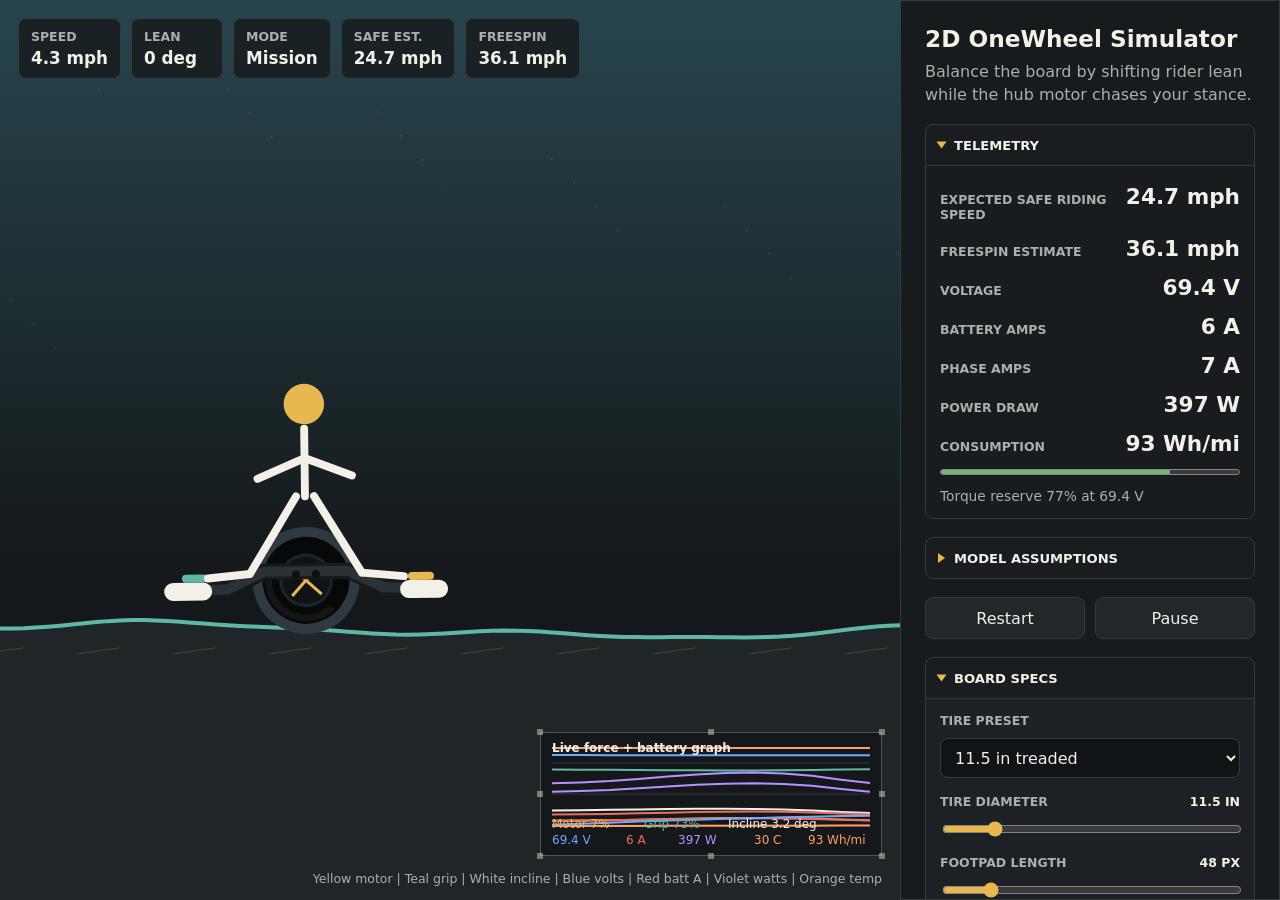
==== app/index.html @ b3411892 "Move playable simulator to app folder" ====
<!doctype html>
<html lang="en">
  <head>
    <meta charset="utf-8">
    <meta name="viewport" content="width=device-width, initial-scale=1">
    <title>2D OneWheel Simulator</title>
    <link rel="stylesheet" href="./styles.css">
  </head>
  <body>
    <main class="app-shell">
      <section class="sim-stage" aria-label="2D OneWheel simulator">
        <canvas id="simCanvas" width="1280" height="720"></canvas>
        <div class="hud">
          <div>
            <span class="label">Speed</span>
            <strong id="speedReadout">0.0 mph</strong>
          </div>
          <div>
            <span class="label">Lean</span>
            <strong id="leanReadout">0 deg</strong>
          </div>
          <div>
            <span class="label">Mode</span>
            <strong id="modeReadout">Mission</strong>
          </div>
          <div>
            <span class="label">Safe Est.</span>
            <strong id="safeSpeedReadout">0.0 mph</strong>
          </div>
          <div>
            <span class="label">Freespin</span>
            <strong id="freespinReadout">0.0 mph</strong>
          </div>
        </div>
      </section>

      <aside class="control-panel" aria-label="Simulator controls">
        <header>
          <h1>2D OneWheel Simulator</h1>
          <p>Balance the board by shifting rider lean while the hub motor chases your stance.</p>
        </header>

        <details class="collapsible" open>
          <summary>Telemetry</summary>
          <section class="estimate-panel" aria-label="Board speed estimate">
            <div>
              <span class="label">Expected Safe Riding Speed</span>
              <strong id="safeSpeedPanel">0.0 mph</strong>
            </div>
            <div>
              <span class="label">Freespin Estimate</span>
              <strong id="freespinPanel">0.0 mph</strong>
            </div>
            <div>
              <span class="label">Voltage</span>
              <strong id="voltagePanel">0.0 V</strong>
            </div>
          <div>
            <span class="label">Battery Amps</span>
            <strong id="ampsPanel">0 A</strong>
          </div>
          <div>
            <span class="label">Phase Amps</span>
            <strong id="phaseAmpsPanel">0 A</strong>
          </div>
            <div>
              <span class="label">Power Draw</span>
              <strong id="wattsPanel">0 W</strong>
            </div>
            <div>
              <span class="label">Consumption</span>
              <strong id="consumptionPanel">0 Wh/mi</strong>
            </div>
            <meter id="reserveMeter" min="0" max="100" value="0"></meter>
            <span id="reserveLabel" class="reserve-label">Torque reserve 0%</span>
          </section>
        </details>

        <details class="collapsible">
          <summary>Model Assumptions</summary>
          <section class="assumption-panel" aria-label="Current model assumptions">
            <p>Current calculations are approximate and intended for comparison, not safety prediction.</p>
            <ul>
              <li>Torque current, power load, thermal load, and duty cycle are simplified rails.</li>
              <li>Battery current and phase current are now separated with approximate conversion.</li>
              <li>Duty cycle approximates voltage headroom from speed, tire size, Kv, and pack voltage.</li>
              <li>Motor temperature uses sustained watts, stator size, and cooling approximation.</li>
              <li>Scrape recovery uses footpad contact geometry and rider lean direction.</li>
            </ul>
          </section>
        </details>

        <div class="control-grid">
          <button id="restartButton" type="button" title="Restart">Restart</button>
          <button id="pauseButton" type="button" title="Pause or resume">Pause</button>
        </div>

        <details class="collapsible" open>
          <summary>Board Specs</summary>
        <section class="spec-section" aria-label="Board specifications">
          <label class="control">
            <span>Tire preset</span>
            <select id="tireSelect">
              <option value="pint-slick">10.5 in slick</option>
              <option value="gt-treaded" selected>11.5 in treaded</option>
              <option value="growler">10.5 in growler</option>
              <option value="trail">12.0 in trail</option>
            </select>
          </label>

          <label class="control">
            <span>Tire diameter <b id="tireDiameterValue">11.5 in</b></span>
            <input id="tireDiameterSlider" type="range" min="9.5" max="22" step="0.1" value="11.5">
          </label>

          <label class="control">
            <span>Footpad length <b id="footpadLengthValue">48 px</b></span>
            <input id="footpadLengthSlider" type="range" min="36" max="120" step="2" value="48">
          </label>

          <label class="control">
            <span>Motor preset</span>
            <select id="motorSelect">
              <option value="stock-750" selected>750 W hub</option>
              <option value="torque-850">850 W torque hub</option>
              <option value="highspeed-900">900 W speed hub</option>
              <option value="vesc-1200">1200 W VESC hub</option>
            </select>
          </label>

          <label class="control">
            <span>Motor Kv <b id="motorKvValue">15.2 rpm/V</b></span>
            <input id="motorKvSlider" type="range" min="10" max="22" step="0.1" value="15.2">
          </label>

          <label class="control">
            <span>Sustained motor watts <b id="motorPowerValue">750 W</b></span>
            <input id="motorPowerSlider" type="range" min="400" max="1800" step="25" value="750">
          </label>

          <label class="control">
            <span>Stator size <b id="statorSizeValue">100%</b></span>
            <input id="statorSizeSlider" type="range" min="60" max="180" step="5" value="100">
          </label>

          <label class="control">
            <span>Motor start temp <b id="motorStartTempValue">30 C</b></span>
            <input id="motorStartTempSlider" type="range" min="0" max="90" step="1" value="30">
          </label>

          <label class="control">
            <span>Motor temp limit <b id="motorTempLimitValue">95 C</b></span>
            <input id="motorTempLimitSlider" type="range" min="60" max="140" step="1" value="95">
          </label>

          <label class="control">
            <span>Battery preset</span>
            <select id="batterySelect">
              <option value="15s2p">15s2p 63 V pack</option>
              <option value="18s2p" selected>18s2p 75.6 V pack</option>
              <option value="20s2p">20s2p 84 V pack</option>
              <option value="20s3p">20s3p 84 V high current</option>
            </select>
          </label>

          <label class="control">
            <span>Battery series <b id="batterySeriesValue">18s</b></span>
            <input id="batterySeriesSlider" type="range" min="12" max="40" step="1" value="18">
          </label>

          <label class="control">
            <span>Pack current <b id="packCurrentValue">40 A</b></span>
            <input id="packCurrentSlider" type="range" min="20" max="110" step="1" value="40">
          </label>

          <label class="control">
            <span>Battery percentage <b id="batteryPercentValue">75%</b></span>
            <input id="batteryPercentSlider" type="range" min="5" max="100" step="1" value="75">
          </label>

          <label class="toggle-control">
            <input id="batteryDrainToggle" type="checkbox" checked>
            <span>Simulate battery drain</span>
          </label>

          <label class="control">
            <span>Drain rate <b id="drainRateValue">20x</b></span>
            <input id="drainRateSlider" type="range" min="1" max="80" step="1" value="20">
          </label>

          <label class="control">
            <span>Rider weight <b id="riderWeightValue">180 lb</b></span>
            <input id="riderWeightSlider" type="range" min="90" max="350" step="5" value="180">
          </label>

          <label class="control">
            <span>Rider height <b id="riderHeightValue">72 in</b></span>
            <input id="riderHeightSlider" type="range" min="48" max="84" step="1" value="72">
          </label>

          <label class="control">
            <span>Incline angle <b id="inclineAngleValue">0 deg</b></span>
            <input id="inclineAngleSlider" type="range" min="-6" max="45" step="0.5" value="0">
          </label>
        </section>
        </details>

        <details class="collapsible" open>
          <summary>Rider And Controls</summary>
          <div class="section-stack">
            <label class="control">
              <span>Rider lean</span>
              <input id="leanSlider" type="range" min="-45" max="45" step="1" value="0">
            </label>

            <fieldset>
              <legend>Lean function</legend>
              <label><input type="radio" name="leanMode" value="default" checked> Default</label>
              <label><input type="radio" name="leanMode" value="balance"> Balance</label>
            </fieldset>
          </div>
        </details>

        <details class="collapsible" open>
          <summary>Fall Limits</summary>
          <section class="amp-panel" aria-label="Rider fall limits">
            <div>
              <span class="label">Requested Amps</span>
              <strong id="requestedAmpsPanel">0 A</strong>
            </div>
            <meter id="requestedAmpsMeter" min="0" max="100" value="0"></meter>
            <span id="requestedAmpsLabel" class="reserve-label">0% of phase current</span>

          <div>
            <span class="label">Power Load</span>
            <strong id="powerLoadPanel">0 / 750 W</strong>
          </div>
          <meter id="powerLoadMeter" min="0" max="100" value="0"></meter>
          <span id="powerLoadLabel" class="reserve-label">0% of sustained rating</span>

            <div>
              <span class="label">Motor Temp</span>
              <strong id="motorTempPanel">30 C</strong>
            </div>
            <meter id="motorTempMeter" min="0" max="100" value="0"></meter>
            <span id="motorTempLabel" class="reserve-label">Ambient to limit</span>

            <div>
              <span class="label">Duty Limit</span>
              <strong id="dutyLimitPanel">0%</strong>
            </div>
            <meter id="dutyLimitMeter" min="0" max="100" value="0"></meter>
            <span id="dutyLimitLabel" class="reserve-label">0% duty cycle</span>
          </section>
        </details>

        <details class="collapsible" open>
          <summary>World And Ride Mode</summary>
          <div class="section-stack">
            <label class="control">
              <span>Motor response</span>
              <input id="motorSlider" type="range" min="35" max="150" step="1" value="88">
            </label>

            <label class="control">
              <span>Terrain roughness</span>
              <input id="terrainSlider" type="range" min="0" max="100" step="1" value="34">
            </label>

            <fieldset>
              <legend>Ride mode</legend>
              <label><input type="radio" name="rideMode" value="Mission" checked> Mission</label>
              <label><input type="radio" name="rideMode" value="Delirium"> Delirium</label>
              <label><input type="radio" name="rideMode" value="Elevated"> Elevated</label>
            </fieldset>
          </div>
        </details>

        <div class="keys" aria-label="Keyboard controls">
          <span><kbd>A</kbd>/<kbd>D</kbd> lean</span>
          <span><kbd>Space</kbd> pause</span>
          <span><kbd>R</kbd> restart</span>
        </div>
      </aside>
    </main>

    <script src="./simulator.js"></script>
  </body>
</html>
---- app/styles.css ----
:root {
  color-scheme: dark;
  --bg: #101213;
  --panel: #191d1f;
  --panel-soft: #22272a;
  --ink: #f3f0e8;
  --muted: #a9b0af;
  --line: #343b3f;
  --accent: #e7b84f;
  --accent-2: #5fb8a5;
  --danger: #ef6b5b;
}

* {
  box-sizing: border-box;
}

html,
body {
  width: 100%;
  min-height: 100%;
  margin: 0;
}

body {
  overflow: hidden;
  background: var(--bg);
  color: var(--ink);
  font-family: Inter, ui-sans-serif, system-ui, -apple-system, BlinkMacSystemFont, "Segoe UI", sans-serif;
}

button,
input,
select {
  font: inherit;
}

.app-shell {
  display: grid;
  grid-template-columns: minmax(0, 1fr) 380px;
  min-height: 100vh;
}

.sim-stage {
  position: relative;
  min-width: 0;
  background:
    linear-gradient(180deg, rgba(37, 73, 82, 0.5) 0%, rgba(16, 18, 19, 0) 58%),
    #111517;
}

.sim-stage::after {
  position: absolute;
  right: 18px;
  bottom: 14px;
  color: var(--muted);
  content: "Yellow motor | Teal grip | White incline | Blue volts | Red batt A | Violet watts | Orange temp";
  font-size: 0.78rem;
  pointer-events: none;
}

canvas {
  display: block;
  width: 100%;
  height: 100vh;
}

.hud {
  position: absolute;
  top: 18px;
  left: 18px;
  display: grid;
  grid-template-columns: repeat(5, minmax(92px, auto));
  gap: 10px;
}

.hud div,
.estimate-panel,
.amp-panel,
.assumption-panel,
.control-panel {
  border: 1px solid var(--line);
  background: rgba(25, 29, 31, 0.88);
  backdrop-filter: blur(12px);
}

.hud div {
  min-height: 58px;
  padding: 10px 12px;
  border-radius: 8px;
}

.label,
.control span {
  display: block;
  color: var(--muted);
  font-size: 0.78rem;
  font-weight: 700;
  letter-spacing: 0;
  text-transform: uppercase;
}

.hud strong {
  display: block;
  margin-top: 4px;
  font-size: 1.05rem;
}

.control-panel {
  display: flex;
  flex-direction: column;
  gap: 18px;
  height: 100vh;
  overflow-y: auto;
  padding: 24px;
}

h1 {
  margin: 0;
  font-size: 1.45rem;
  letter-spacing: 0;
}

p {
  margin: 8px 0 0;
  color: var(--muted);
  line-height: 1.45;
}

.control-grid {
  display: grid;
  grid-template-columns: 1fr 1fr;
  gap: 10px;
}

.collapsible {
  border: 1px solid var(--line);
  border-radius: 8px;
  background: rgba(34, 39, 42, 0.3);
  overflow: clip;
}

.collapsible summary {
  display: flex;
  align-items: center;
  gap: 9px;
  min-height: 40px;
  padding: 0 12px;
  color: var(--ink);
  cursor: pointer;
  font-size: 0.82rem;
  font-weight: 800;
  list-style: none;
  text-transform: uppercase;
  user-select: none;
}

.collapsible summary::-webkit-details-marker {
  display: none;
}

.collapsible summary::before {
  width: 0;
  height: 0;
  border-top: 5px solid transparent;
  border-bottom: 5px solid transparent;
  border-left: 7px solid var(--accent);
  content: "";
  transition: transform 140ms ease;
}

.collapsible[open] summary::before {
  transform: rotate(90deg);
}

.collapsible > section,
.collapsible > .section-stack {
  border: 0;
  border-top: 1px solid var(--line);
  border-radius: 0;
}

.section-stack {
  display: grid;
  gap: 16px;
  padding: 14px;
}

.estimate-panel,
.amp-panel,
.assumption-panel {
  display: grid;
  gap: 10px;
  padding: 14px;
  border-radius: 8px;
}

.estimate-panel strong,
.amp-panel strong {
  display: block;
  margin-top: 4px;
  font-size: 1.35rem;
}

.estimate-panel > div,
.amp-panel > div {
  display: grid;
  grid-template-columns: 1fr auto;
  align-items: baseline;
  gap: 12px;
}

.assumption-panel p,
.assumption-panel ul {
  margin: 0;
  color: var(--muted);
  font-size: 0.88rem;
  line-height: 1.45;
}

.assumption-panel ul {
  padding-left: 18px;
}

.assumption-panel li + li {
  margin-top: 6px;
}

.spec-section {
  display: grid;
  gap: 14px;
  padding: 14px;
  border: 1px solid var(--line);
  border-radius: 8px;
  background: rgba(34, 39, 42, 0.46);
}

.spec-section .control {
  padding-bottom: 2px;
}

button {
  min-height: 42px;
  border: 1px solid var(--line);
  border-radius: 8px;
  background: var(--panel-soft);
  color: var(--ink);
  cursor: pointer;
}

button:hover {
  border-color: var(--accent);
}

.control {
  display: grid;
  gap: 10px;
}

.toggle-control {
  display: flex;
  align-items: center;
  gap: 10px;
  color: var(--ink);
  font-size: 0.92rem;
}

.toggle-control input {
  width: 18px;
  height: 18px;
  accent-color: var(--accent-2);
}

.control b {
  float: right;
  color: var(--ink);
  font-size: 0.78rem;
}

input[type="range"] {
  width: 100%;
  accent-color: var(--accent);
}

select {
  width: 100%;
  min-height: 40px;
  border: 1px solid var(--line);
  border-radius: 8px;
  background: #111416;
  color: var(--ink);
  padding: 0 10px;
}

meter {
  width: 100%;
  height: 12px;
}

.reserve-label {
  color: var(--muted);
  font-size: 0.86rem;
}

fieldset {
  display: grid;
  gap: 10px;
  margin: 0;
  padding: 14px;
  border: 1px solid var(--line);
  border-radius: 8px;
}

legend {
  padding: 0 6px;
  color: var(--muted);
  font-size: 0.78rem;
  font-weight: 700;
  text-transform: uppercase;
}

fieldset label {
  display: flex;
  align-items: center;
  gap: 9px;
}

input[type="radio"] {
  accent-color: var(--accent-2);
}

.keys {
  display: flex;
  flex-wrap: wrap;
  gap: 8px;
  margin-top: auto;
  color: var(--muted);
  font-size: 0.86rem;
}

kbd {
  display: inline-grid;
  place-items: center;
  min-width: 24px;
  min-height: 22px;
  padding: 0 6px;
  border: 1px solid var(--line);
  border-bottom-color: #555f65;
  border-radius: 5px;
  background: #111416;
  color: var(--ink);
  font-size: 0.78rem;
}

@media (max-width: 860px) {
  body {
    overflow: auto;
  }

  .app-shell {
    grid-template-columns: 1fr;
  }

  canvas {
    height: 62vh;
  }

  .control-panel {
    height: auto;
    min-height: auto;
  }

  .hud {
    right: 12px;
    left: 12px;
    grid-template-columns: repeat(5, 1fr);
  }
}

@media (max-width: 520px) {
  .hud {
    top: 10px;
    right: 10px;
    left: 10px;
    grid-template-columns: repeat(2, minmax(0, 1fr));
    gap: 6px;
  }

  .hud div {
    min-height: auto;
    padding: 8px;
  }

  .hud strong {
    font-size: 0.92rem;
  }

  .sim-stage::after {
    right: 10px;
    bottom: 8px;
    max-width: 220px;
    text-align: right;
  }
}
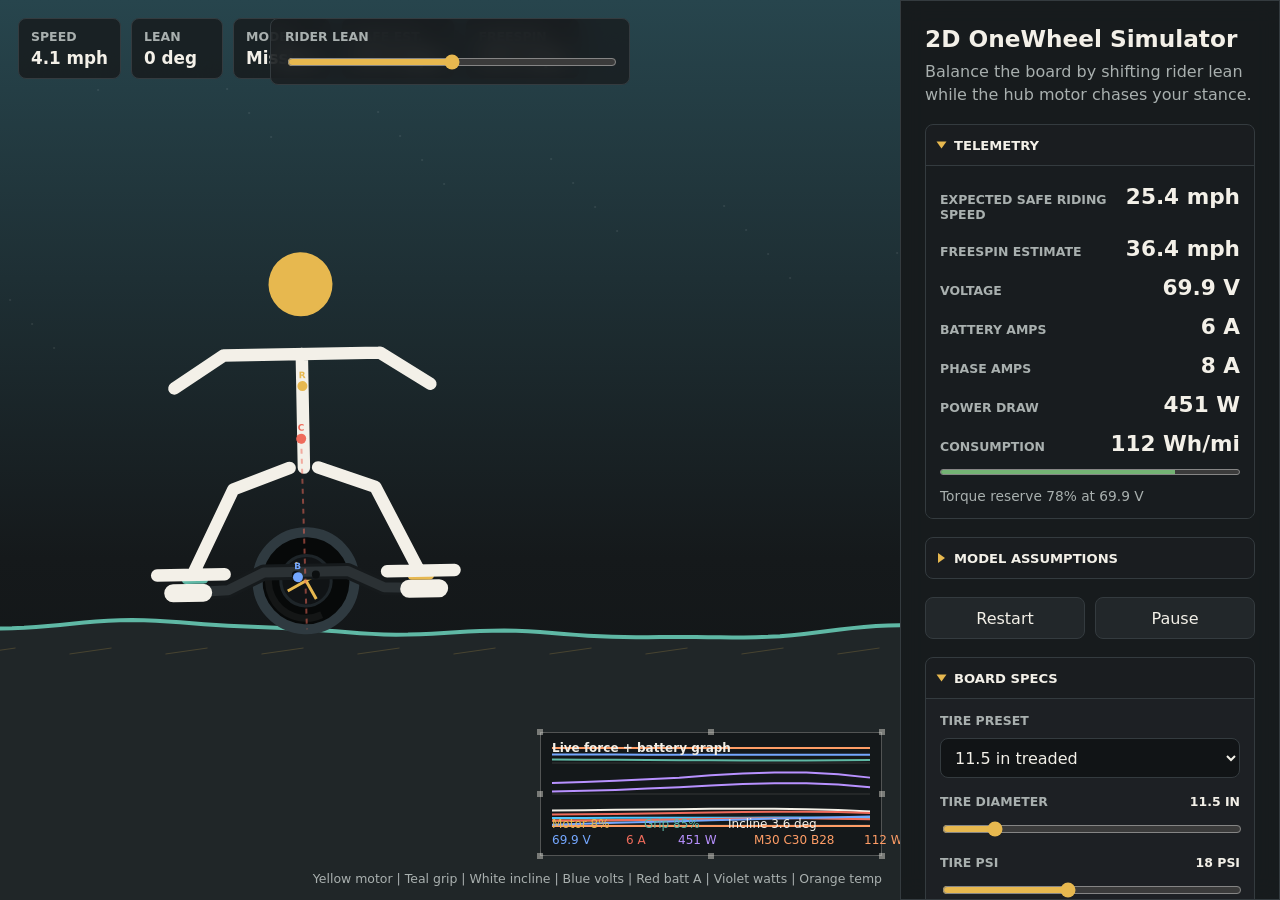
==== commit 26971c50: "Add realism systems foundation" ====
--- a/app/index.html
+++ b/app/index.html
@@ -32,6 +32,12 @@
             <strong id="freespinReadout">0.0 mph</strong>
           </div>
         </div>
+        <div class="viewport-lean-control" aria-label="Rider lean control">
+          <label class="control">
+            <span>Rider lean</span>
+            <input id="leanSlider" type="range" min="-45" max="45" step="1" value="0">
+          </label>
+        </div>
       </section>
 
       <aside class="control-panel" aria-label="Simulator controls">
@@ -84,8 +90,8 @@
               <li>Torque current, power load, thermal load, and duty cycle are simplified rails.</li>
               <li>Battery current and phase current are now separated with approximate conversion.</li>
               <li>Duty cycle approximates voltage headroom from speed, tire size, Kv, and pack voltage.</li>
-              <li>Motor temperature uses sustained watts, stator size, and cooling approximation.</li>
-              <li>Scrape recovery uses footpad contact geometry and rider lean direction.</li>
+              <li>Motor temperature uses estimated copper/iron/overload losses, stator thermal mass, and speed-based cooling.</li>
+              <li>Nose scrape and tail slide only start after footpad contact geometry reaches the ground.</li>
             </ul>
           </section>
         </details>
@@ -114,8 +120,27 @@
           </label>
 
           <label class="control">
+            <span>Tire PSI <b id="tirePsiValue">18 psi</b></span>
+            <input id="tirePsiSlider" type="range" min="6" max="35" step="1" value="18">
+          </label>
+
+          <label class="control">
+            <span>Tire compound</span>
+            <select id="tireCompoundSelect">
+              <option value="soft">Soft grip</option>
+              <option value="medium" selected>Medium</option>
+              <option value="hard">Hard range</option>
+            </select>
+          </label>
+
+          <label class="control">
             <span>Footpad length <b id="footpadLengthValue">48 px</b></span>
             <input id="footpadLengthSlider" type="range" min="36" max="120" step="2" value="48">
+          </label>
+
+          <label class="control">
+            <span>Board height <b id="boardHeightValue">9 px drop</b></span>
+            <input id="boardHeightSlider" type="range" min="-8" max="24" step="1" value="9">
           </label>
 
           <label class="control">
@@ -169,8 +194,33 @@
           </label>
 
           <label class="control">
+            <span>Battery parallel <b id="batteryParallelValue">2p</b></span>
+            <input id="batteryParallelSlider" type="range" min="1" max="8" step="1" value="2">
+          </label>
+
+          <label class="control">
             <span>Pack current <b id="packCurrentValue">40 A</b></span>
             <input id="packCurrentSlider" type="range" min="20" max="110" step="1" value="40">
+          </label>
+
+          <label class="control">
+            <span>Controller phase amps <b id="phaseCurrentValue">104 A</b></span>
+            <input id="phaseCurrentSlider" type="range" min="40" max="320" step="2" value="104">
+          </label>
+
+          <label class="control">
+            <span>Controller duty limit <b id="controllerDutyValue">95%</b></span>
+            <input id="controllerDutySlider" type="range" min="70" max="110" step="1" value="95">
+          </label>
+
+          <label class="control">
+            <span>Field weakening <b id="fieldWeakeningValue">0%</b></span>
+            <input id="fieldWeakeningSlider" type="range" min="0" max="30" step="1" value="0">
+          </label>
+
+          <label class="control">
+            <span>Cutoff voltage <b id="cutoffVoltageValue">3.0 V/cell</b></span>
+            <input id="cutoffVoltageSlider" type="range" min="2.7" max="3.4" step="0.05" value="3.0">
           </label>
 
           <label class="control">
@@ -209,8 +259,13 @@
           <summary>Rider And Controls</summary>
           <div class="section-stack">
             <label class="control">
-              <span>Rider lean</span>
-              <input id="leanSlider" type="range" min="-45" max="45" step="1" value="0">
+              <span>Knee bend <b id="kneeBendValue">15%</b></span>
+              <input id="kneeBendSlider" type="range" min="0" max="100" step="1" value="15">
+            </label>
+
+            <label class="control">
+              <span>Stance width <b id="stanceWidthValue">46 px</b></span>
+              <input id="stanceWidthSlider" type="range" min="34" max="76" step="1" value="46">
             </label>
 
             <fieldset>
@@ -265,6 +320,17 @@
             <label class="control">
               <span>Terrain roughness</span>
               <input id="terrainSlider" type="range" min="0" max="100" step="1" value="34">
+            </label>
+
+            <label class="control">
+              <span>Surface preset</span>
+              <select id="surfaceSelect">
+                <option value="asphalt" selected>Asphalt</option>
+                <option value="wet">Wet pavement</option>
+                <option value="gravel">Gravel</option>
+                <option value="grass">Grass</option>
+                <option value="loose">Loose dirt</option>
+              </select>
             </label>
 
             <fieldset>
--- a/app/styles.css
+++ b/app/styles.css
@@ -106,6 +106,25 @@
   font-size: 1.05rem;
 }
 
+.viewport-lean-control {
+  position: absolute;
+  top: 18px;
+  left: 50%;
+  z-index: 3;
+  width: min(360px, calc(100% - 420px));
+  min-width: 260px;
+  padding: 10px 14px 12px;
+  border: 1px solid var(--line);
+  border-radius: 8px;
+  background: rgba(25, 29, 31, 0.82);
+  backdrop-filter: blur(12px);
+  transform: translateX(-50%);
+}
+
+.viewport-lean-control .control {
+  gap: 8px;
+}
+
 .control-panel {
   display: flex;
   flex-direction: column;
@@ -375,6 +394,11 @@
     left: 12px;
     grid-template-columns: repeat(5, 1fr);
   }
+
+  .viewport-lean-control {
+    top: 104px;
+    width: min(360px, calc(100% - 24px));
+  }
 }
 
 @media (max-width: 520px) {
@@ -401,4 +425,9 @@
     max-width: 220px;
     text-align: right;
   }
-}
+
+  .viewport-lean-control {
+    top: 142px;
+    min-width: 0;
+  }
+}
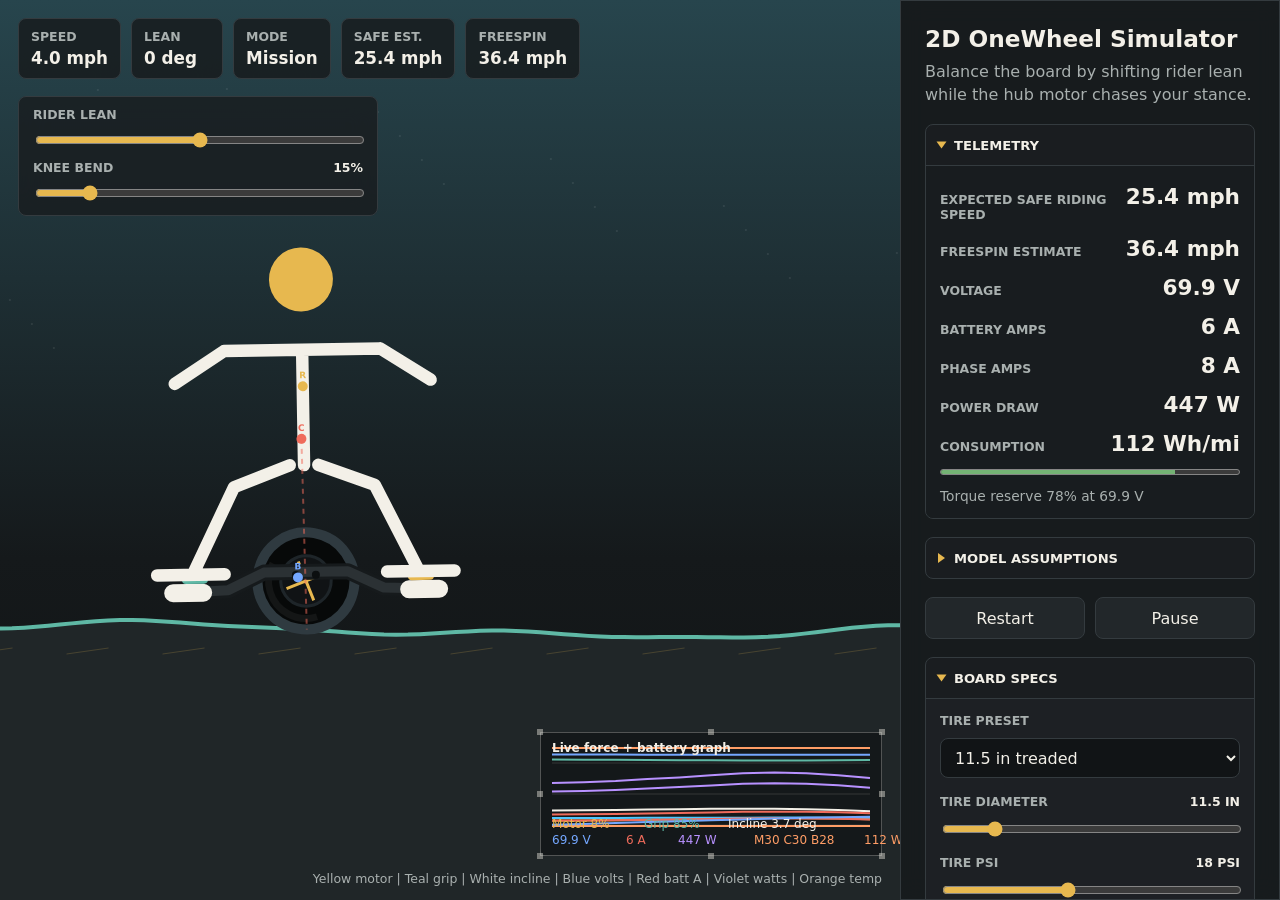
==== commit bcffa580: "Improve rider keyboard controls" ====
--- a/app/index.html
+++ b/app/index.html
@@ -32,10 +32,14 @@
             <strong id="freespinReadout">0.0 mph</strong>
           </div>
         </div>
-        <div class="viewport-lean-control" aria-label="Rider lean control">
+        <div class="viewport-lean-control" aria-label="Rider controls">
           <label class="control">
             <span>Rider lean</span>
             <input id="leanSlider" type="range" min="-45" max="45" step="1" value="0">
+          </label>
+          <label class="control">
+            <span>Knee bend <b id="viewportKneeBendValue">15%</b></span>
+            <input id="viewportKneeBendSlider" type="range" min="0" max="100" step="1" value="15">
           </label>
         </div>
       </section>
@@ -344,6 +348,7 @@
 
         <div class="keys" aria-label="Keyboard controls">
           <span><kbd>A</kbd>/<kbd>D</kbd> lean</span>
+          <span><kbd>W</kbd>/<kbd>S</kbd> knee bend</span>
           <span><kbd>Space</kbd> pause</span>
           <span><kbd>R</kbd> restart</span>
         </div>
--- a/app/styles.css
+++ b/app/styles.css
@@ -108,17 +108,19 @@
 
 .viewport-lean-control {
   position: absolute;
-  top: 18px;
-  left: 50%;
+  top: 96px;
+  left: 18px;
   z-index: 3;
-  width: min(360px, calc(100% - 420px));
+  display: flex;
+  flex-direction: column;
+  gap: 10px;
+  width: min(360px, calc(100% - 36px));
   min-width: 260px;
   padding: 10px 14px 12px;
   border: 1px solid var(--line);
   border-radius: 8px;
   background: rgba(25, 29, 31, 0.82);
   backdrop-filter: blur(12px);
-  transform: translateX(-50%);
 }
 
 .viewport-lean-control .control {
@@ -396,6 +398,7 @@
   }
 
   .viewport-lean-control {
+    left: 12px;
     top: 104px;
     width: min(360px, calc(100% - 24px));
   }
@@ -427,7 +430,9 @@
   }
 
   .viewport-lean-control {
+    left: 10px;
     top: 142px;
     min-width: 0;
-  }
-}
+    width: calc(100% - 20px);
+  }
+}
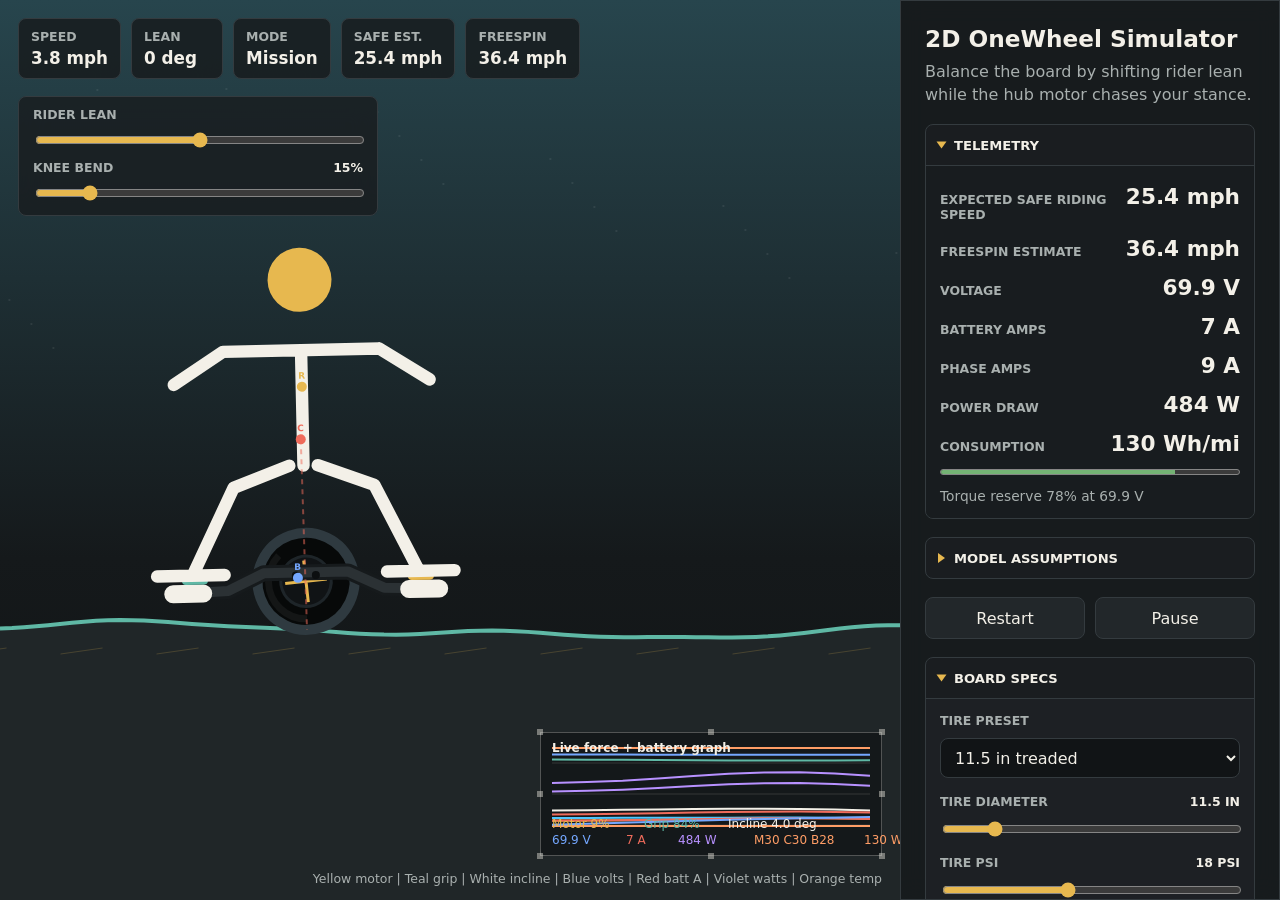
==== commit 74d7e6af: "Update simulator app and docs" ====
--- a/app/index.html
+++ b/app/index.html
@@ -143,6 +143,11 @@
           </label>
 
           <label class="control">
+            <span>Board width <b id="boardWidthValue">188 px</b></span>
+            <input id="boardWidthSlider" type="range" min="120" max="280" step="2" value="188">
+          </label>
+
+          <label class="control">
             <span>Board height <b id="boardHeightValue">9 px drop</b></span>
             <input id="boardHeightSlider" type="range" min="-8" max="24" step="1" value="9">
           </label>
